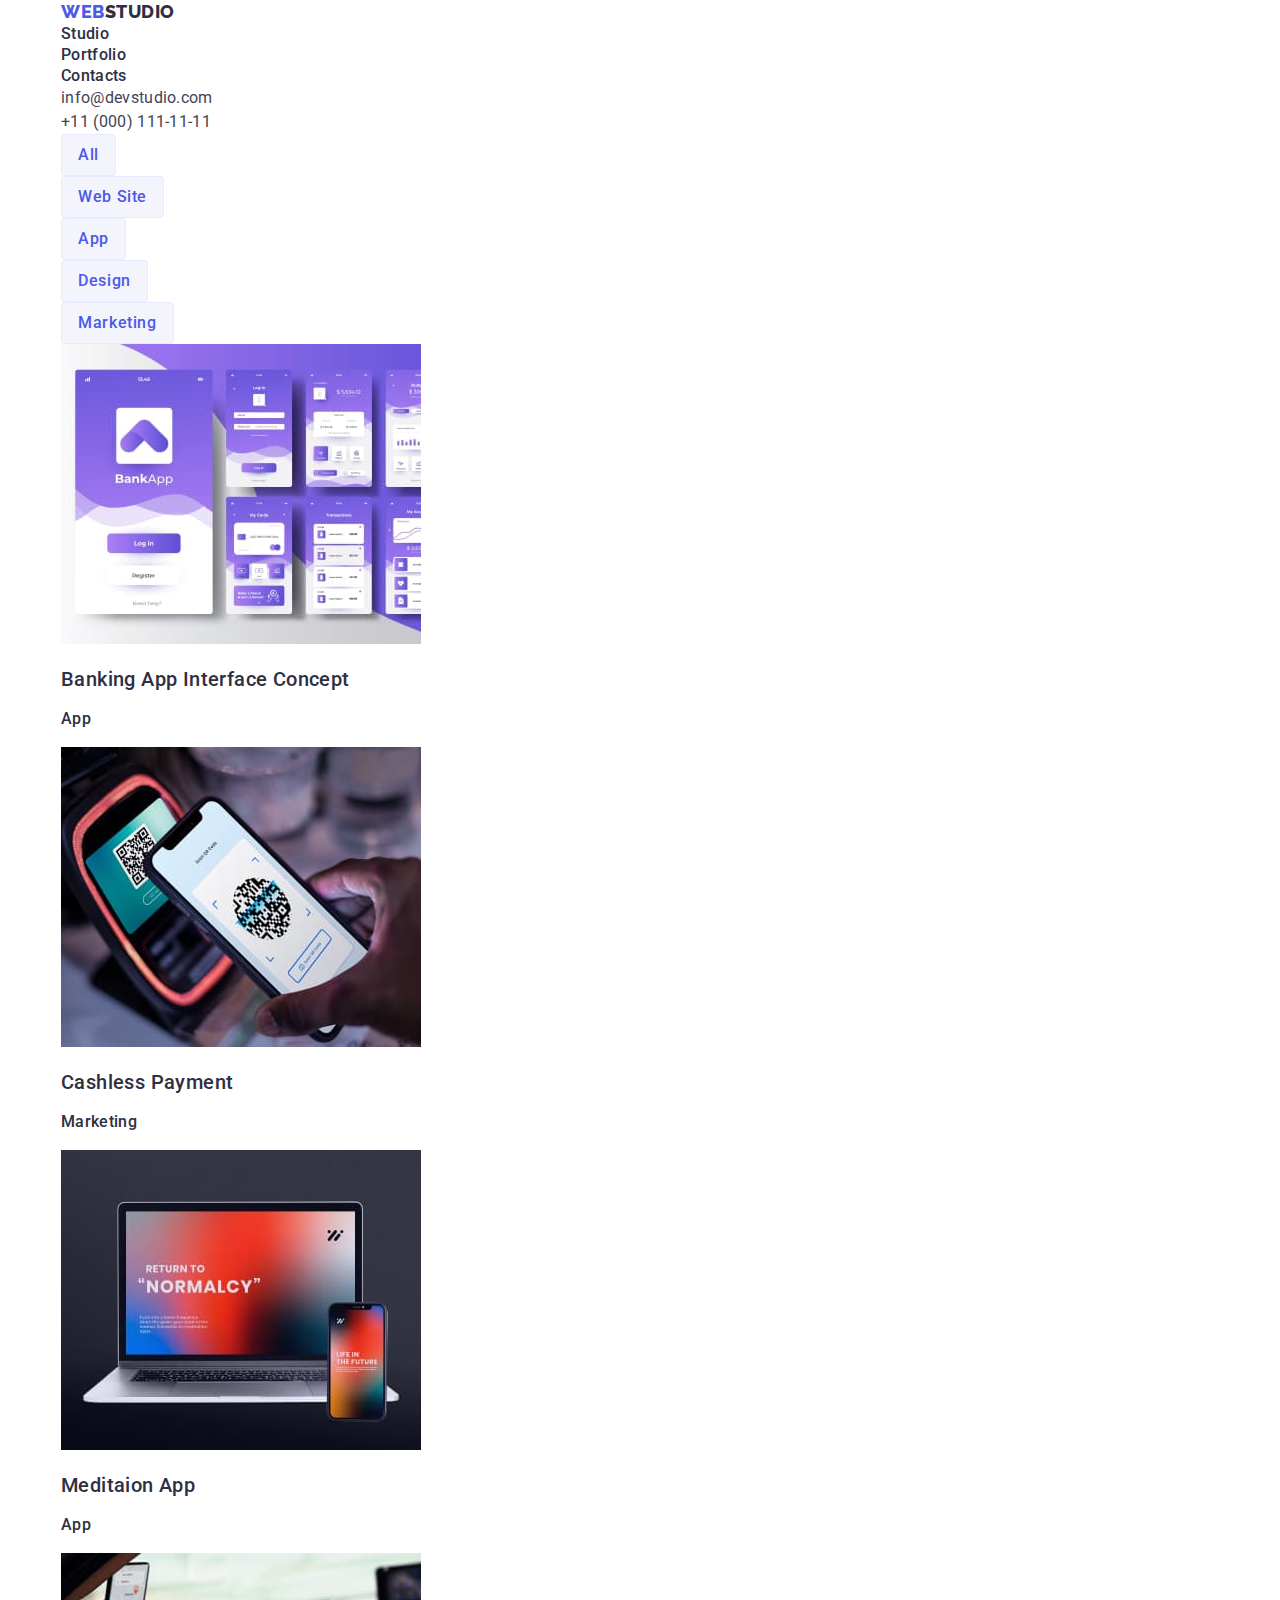
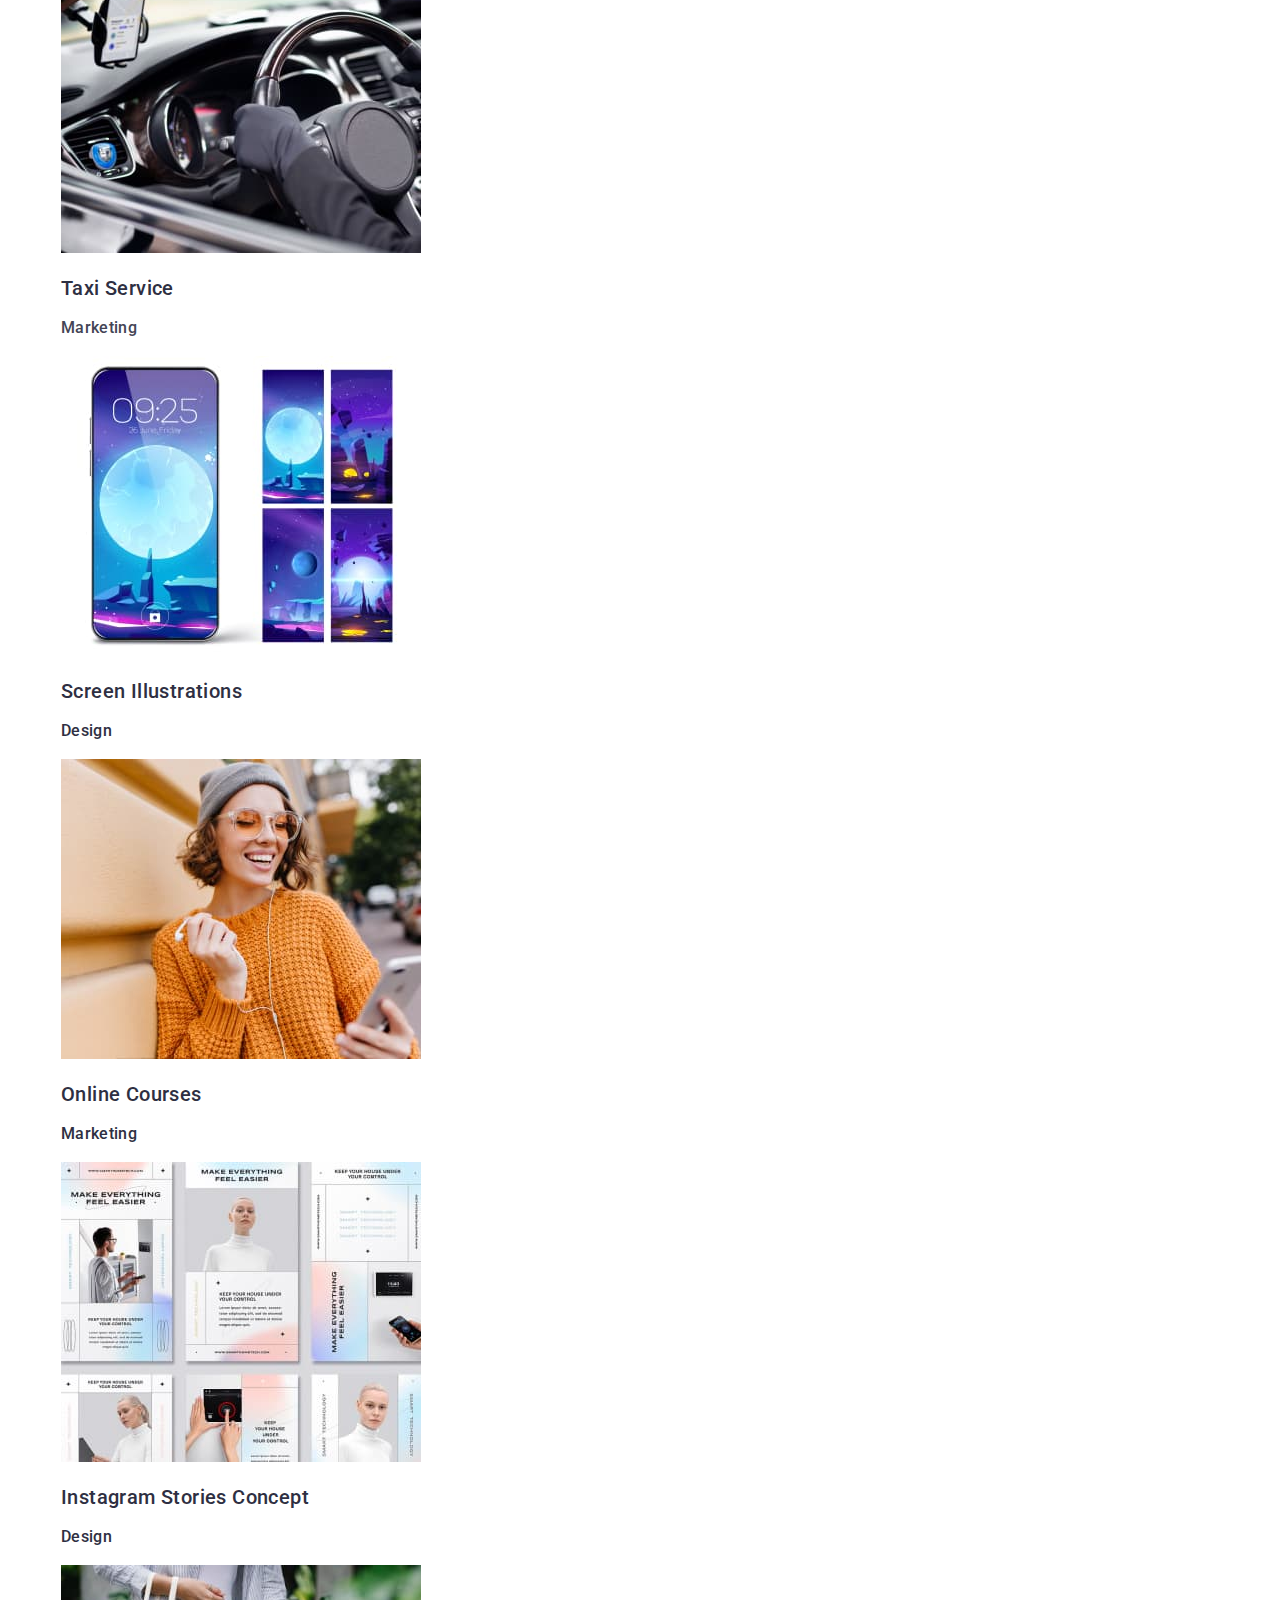
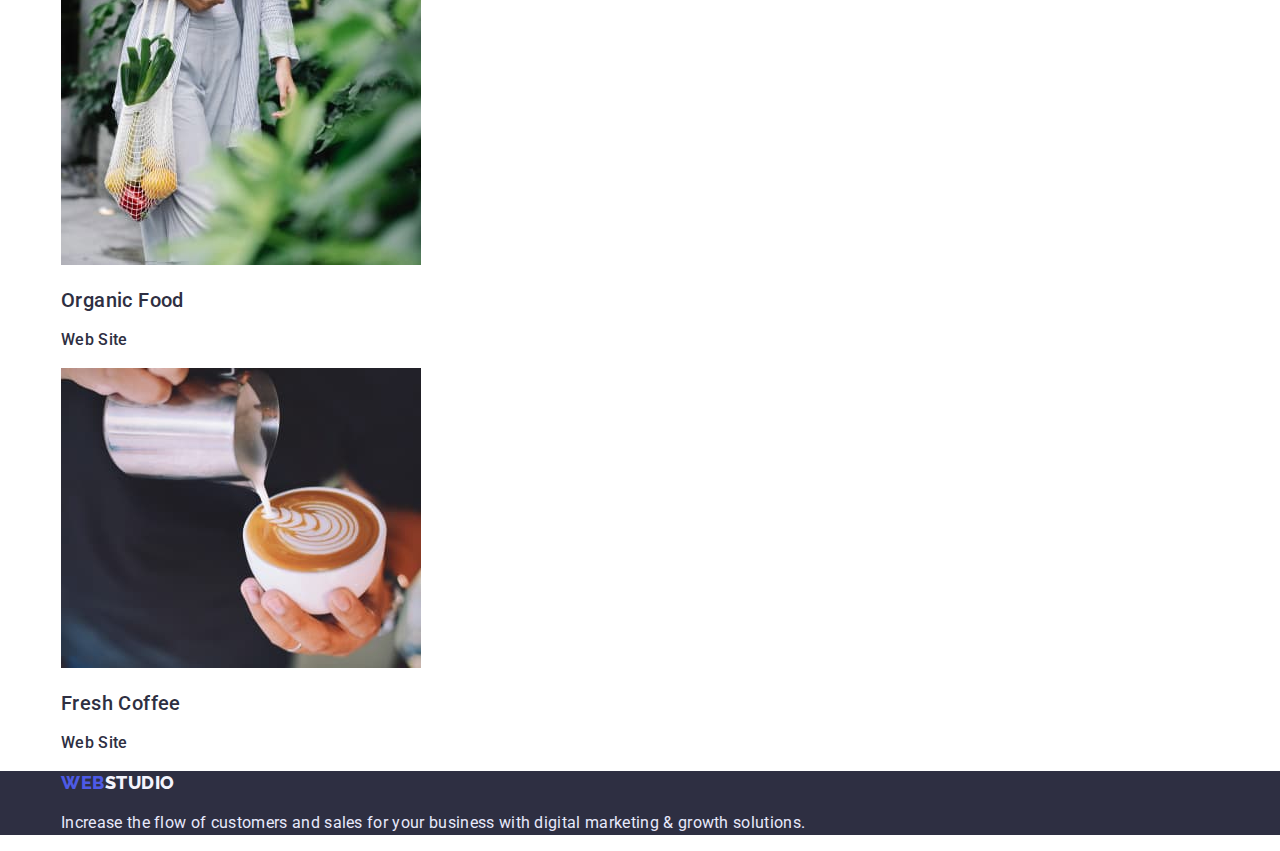
==== portfolio.html @ 7608f26b "робота на блоками текста" ====
<!DOCTYPE html>
<html lang="en">
  <head>
    <meta charset="UTF-8" />
    <meta http-equiv="X-UA-Compatible" content="IE=edge" />
    <meta name="viewport" content="width=device-width, initial-scale=1.0" />
    <link rel="preconnect" href="https://fonts.googleapis.com" />
    <link rel="preconnect" href="https://fonts.gstatic.com" crossorigin />
    <link
      href="https://fonts.googleapis.com/css2?family=Raleway:wght@800&family=Roboto:wght@400;500;700&display=swap"
      rel="stylesheet" />
    <link
      rel="stylesheet"
      href="https://cdnjs.cloudflare.com/ajax/libs/modern-normalize/1.1.0/modern-normalize.min.css" />
    <link rel="stylesheet" href="./css/styles.css" />
    <title>Portfolio</title>
  </head>
  <body>
    <!-- Header -->
    <header class="page-header">
      <div class="container">
        <a href="./index.html" class="logo"
          >Web <span class="studio">Studio</span>
        </a>
        <nav>
          <ul class="site-nav list">
            <li class="nav-item">
              <a href="./index.html" class="nav-link">Studio</a>
            </li>
            <li class="nav-item">
              <a href="./portfolio.html" class="nav-link">Portfolio</a>
            </li>
            <li class="nav-item">
              <a href="" class="nav-link">Contacts</a>
            </li>
          </ul>
        </nav>
        <ul class="list">
          <li class="auth-nav">
            <a href="mailto:info@devstudio.com" class="nav-mail"
              >info@devstudio.com</a
            >
          </li>
          <li>
            <a href="tel:+110001111111" class="nav-tel">+11 (000) 111-11-11</a>
          </li>
        </ul>
      </div>
    </header>
    <!-- main -->
    <main>
      <section>
        <div class="container">
          <h1 class="visually-hidden">Our projects</h1>
          <ul class="list">
            <li><button type="button" class="styles-botton">All</button></li>
            <li>
              <button type="button" class="styles-botton">Web Site</button>
            </li>
            <li><button type="button" class="styles-botton">App</button></li>
            <li><button type="button" class="styles-botton">Design</button></li>
            <li>
              <button type="button" class="styles-botton">Marketing</button>
            </li>
          </ul>
          <ul class="projects list">
            <li>
              <a class="nav-link" href=""
                ><img
                  src="./images/img1,2.jpg"
                  alt="Banking App Interface Concept" />
                <h2 class="projects-title">Banking App Interface Concept</h2>
                <p class="projects-lead">App</p></a
              >
            </li>
            <li>
              <a class="nav-link" href=""
                ><img
                  src="./images/img2.jpg"
                  alt="Banking App Interface Concept" />
                <h2 class="title">Cashless Payment</h2>
                <p class="projects-lead">Marketing</p></a
              >
            </li>
            <li>
              <a class="nav-link" href=""
                ><img src="./images/img3.jpg" alt="laptop phone" />
                <h2 class="projects-title">Meditaion App</h2>
                <p class="projects-lead">App</p></a
              >
            </li>
            <li>
              <a class="nav-link" href=""
                ><img src="./images/img4.jpg" alt="car" />
                <h2 class="projects-title">Taxi Service</h2>
                <p class="lead">Marketing</p></a
              >
            </li>
            <li>
              <a class="nav-link" href=""
                ><img src="./images/img5.jpg" alt="phone" />
                <h2 class="projects-title">Screen Illustrations</h2>
                <p class="projects-lead">Design</p></a
              >
            </li>
            <li>
              <a class="nav-link" href=""
                ><img src="./images/img6.jpg" alt="the girl is smiling" />
                <h2 class="projects-title">Online Courses</h2>
                <p class="projects-lead">Marketing</p></a
              >
            </li>
            <li>
              <a class="nav-link" href=""
                ><img src="./images/img7.jpg" alt="Instagram Stories Concept" />
                <h2 class="projects-title">Instagram Stories Concept</h2>
                <p class="projects-lead">Design</p></a
              >
            </li>
            <li>
              <a class="nav-link" href="">
                <img src="./images/img88.jpg" alt="Organic Food" />
                <h2 class="projects-title">Organic Food</h2>
                <p class="projects-lead">Web Site</p></a
              >
            </li>
            <li>
              <a class="nav-link" href=""
                ><img src="./images/img9.jpg" alt="Coffee" />
                <h2 class="projects-title">Fresh Coffee</h2>
                <p class="projects-lead">Web Site</p></a
              >
            </li>
          </ul>
        </div>
      </section>
    </main>
    <!-- footer -->
    <footer class="footer">
      <div class="footer container">
        <a href="./index.html" class="logo"
          >Web <span class="studio">Studio</span></a
        >
        <p class="lead">
          Increase the flow of customers and sales for your business with
          digital marketing & growth solutions.
        </p>
      </div>
    </footer>
  </body>
</html>
---- css/styles.css ----
html {
  box-sizing: border-box;
}

*,
*::before,
*::after {
  box-sizing: inherit;
}

:root {
  --primary-text-color: #434455;
  --title-text-color: #2e2f42;
  --accent-color: #4d5ae5;
}

body {
  font-family: "Roboto", sans-serif;
  color: var(--primary-text-color);
  background-color: #ffffff;
  font-family: roboto, sans-serif;
  margin: 0;
}

.list {
  margin: 0;
  padding: 0;
  list-style: none;
}
/* header */
/* Logo */

.container {
  margin-left: auto;
  margin-right: auto;
  width: 1158px;
}

.logo {
  display: flex;
  letter-spacing: 0.03em;
  text-transform: uppercase;
  font-family: "Raleway";
  font-weight: 800;
  font-size: 18px;
  line-height: 1.33;
  color: #4d5ae5;
  text-decoration: none;
}

.studio {
  color: var(--title-text-color);
}
/* nav */
.nav-link {
  font-weight: 500;
  font-size: 16px;
  line-height: 1.3;
  letter-spacing: 0.02em;
  color: var(--title-text-color);
  text-decoration: none;
}
.nav-link:hover,
.nav-link:focus {
  color: #434455;
}
.nav-link:active {
  color: #4d5ae5;
}

.nav-mail,
.nav-tel {
  font-weight: 400;
  font-size: 16px;
  line-height: 1.5;
  letter-spacing: 0.02em;
  color: var(--primary-text-color);
  text-decoration: none;
}

.nav-mail:hover,
.nav-tel:hover {
  color: var(--accent-color);
}
.nav-mail:focus,
.nav-tel:focus {
  color: var(--accent-color);
}

/* hero */

.hero {
  background: #2e2f42;
  text-align: center;
  margin-bottom: 120px;
}
.hero-title {
  margin-top: 0;
  margin-bottom: 48;
  font-weight: 500;
  font-size: 56px;
  line-height: 1.07;
  letter-spacing: 0.02em;
  color: #ffffff;
}
.hero-button {
  width: 170px;
  padding: 16px 32px;
  gap: 10px;
  border: 1px solid transparent;
  font-family: inherit;

  background: var(--accent-color);
  box-shadow: 0px 4px 4px rgba(0, 0, 0, 0.15);
  border-radius: 4px;
  cursor: pointer;
  color: #ffffff;
}

.hero-button:hover,
.hero-button:focus {
  background: var(--accent-color);
  box-shadow: 0px 1px 6px rgba(46, 47, 66, 0.08),
    0px 1px 1px rgba(46, 47, 66, 0.16), 0px 2px 1px rgba(46, 47, 66, 0.08);
  border-radius: 4px;
}
.hero-button:active {
  background: #404bbf;
  box-shadow: 0px 4px 4px rgba(0, 0, 0, 0.15);
  border-radius: 4px;
}
/* Our features */
.visually-hidden {
  position: absolute;
  width: 1px;
  height: 1px;
  margin: -1px;
  border: 0;
  padding: 0;
  white-space: nowrap;
  clip-path: inset(100%);
  clip: rect(0 0 0 0);
  overflow: hidden;
}

.section-features {
  margin-bottom: 120px;
}
/* What are we doing */
.sections-title {
  margin-top: 0;
  margin-bottom: 72px;
  font-weight: 500;
  font-size: 36px;
  line-height: 1.11;
  text-align: center;
  letter-spacing: 0.02em;
  text-transform: capitalize;
  color: var(--title-text-color);
}
.section-title {
  margin-top: 0;
  margin-bottom: 8;
  font-weight: 500;
  font-size: 20px;
  line-height: 1.2;
  letter-spacing: 0.02em;
  color: var(--title-text-color);
}
.section-lead {
  margin-top: 0;
  margin-bottom: 0;
  font-size: 16px;
  line-height: 1.3;
  letter-spacing: 0.02em;
  color: var(--primary-text-color);
}

/* team */

.card {
  background-color: #ffffff;
}
.section-team {
  background-color: #f4f4fd;
}
.sections-name {
  font-weight: 500;
  font-size: 20px;
  line-height: 1.2;
  letter-spacing: 0.02em;
  color: var(--title-text-color);
}
.sections-profession {
  font-size: 16px;
  line-height: 1.3;
  letter-spacing: 0.02em;
  color: var(--primary-text-color);
}
.projects .title {
  font-weight: 500;
  font-size: 20px;
  line-height: 1.2;
  letter-spacing: 0.02em;
}

.projects-lead {
  font-size: 16px;
  line-height: 1.5;
  letter-spacing: 0.02em;
}
/* bottom */
.styles-botton {
  border-radius: 4px;
  padding: 8px 16px;
  border: 1px solid #e7e9fc;
  font-style: normal;
  font-family: inherit;
  font-weight: 500;
  font-size: 16px;
  line-height: 1.5;
  letter-spacing: 0.04em;
  padding: 8px 16px;
  background-color: #f4f4fd;
  color: #4d5ae5;
  cursor: pointer;
}
.styles-botton:hover,
.styles-botton:focus {
  background-color: var(--accent-color);
  color: #ffffff;
}

.projects-title {
  font-weight: 500;
  font-size: 20px;
  line-height: 1.2;
  letter-spacing: 0.02em;
  color: var(--title-text-color);
}

.footer {
  background-color: #2e2f42;
}
.footer .studio {
  color: #f4f4fd;
}

.footer .lead {
  font-size: 16px;
  line-height: 1.5;
  letter-spacing: 0.02em;
  color: #e7e9fc;
}

.lead {
  font-size: 16px;
  line-height: 1.5;
  letter-spacing: 0.02em;
  color: var(--primary-text-color);
}
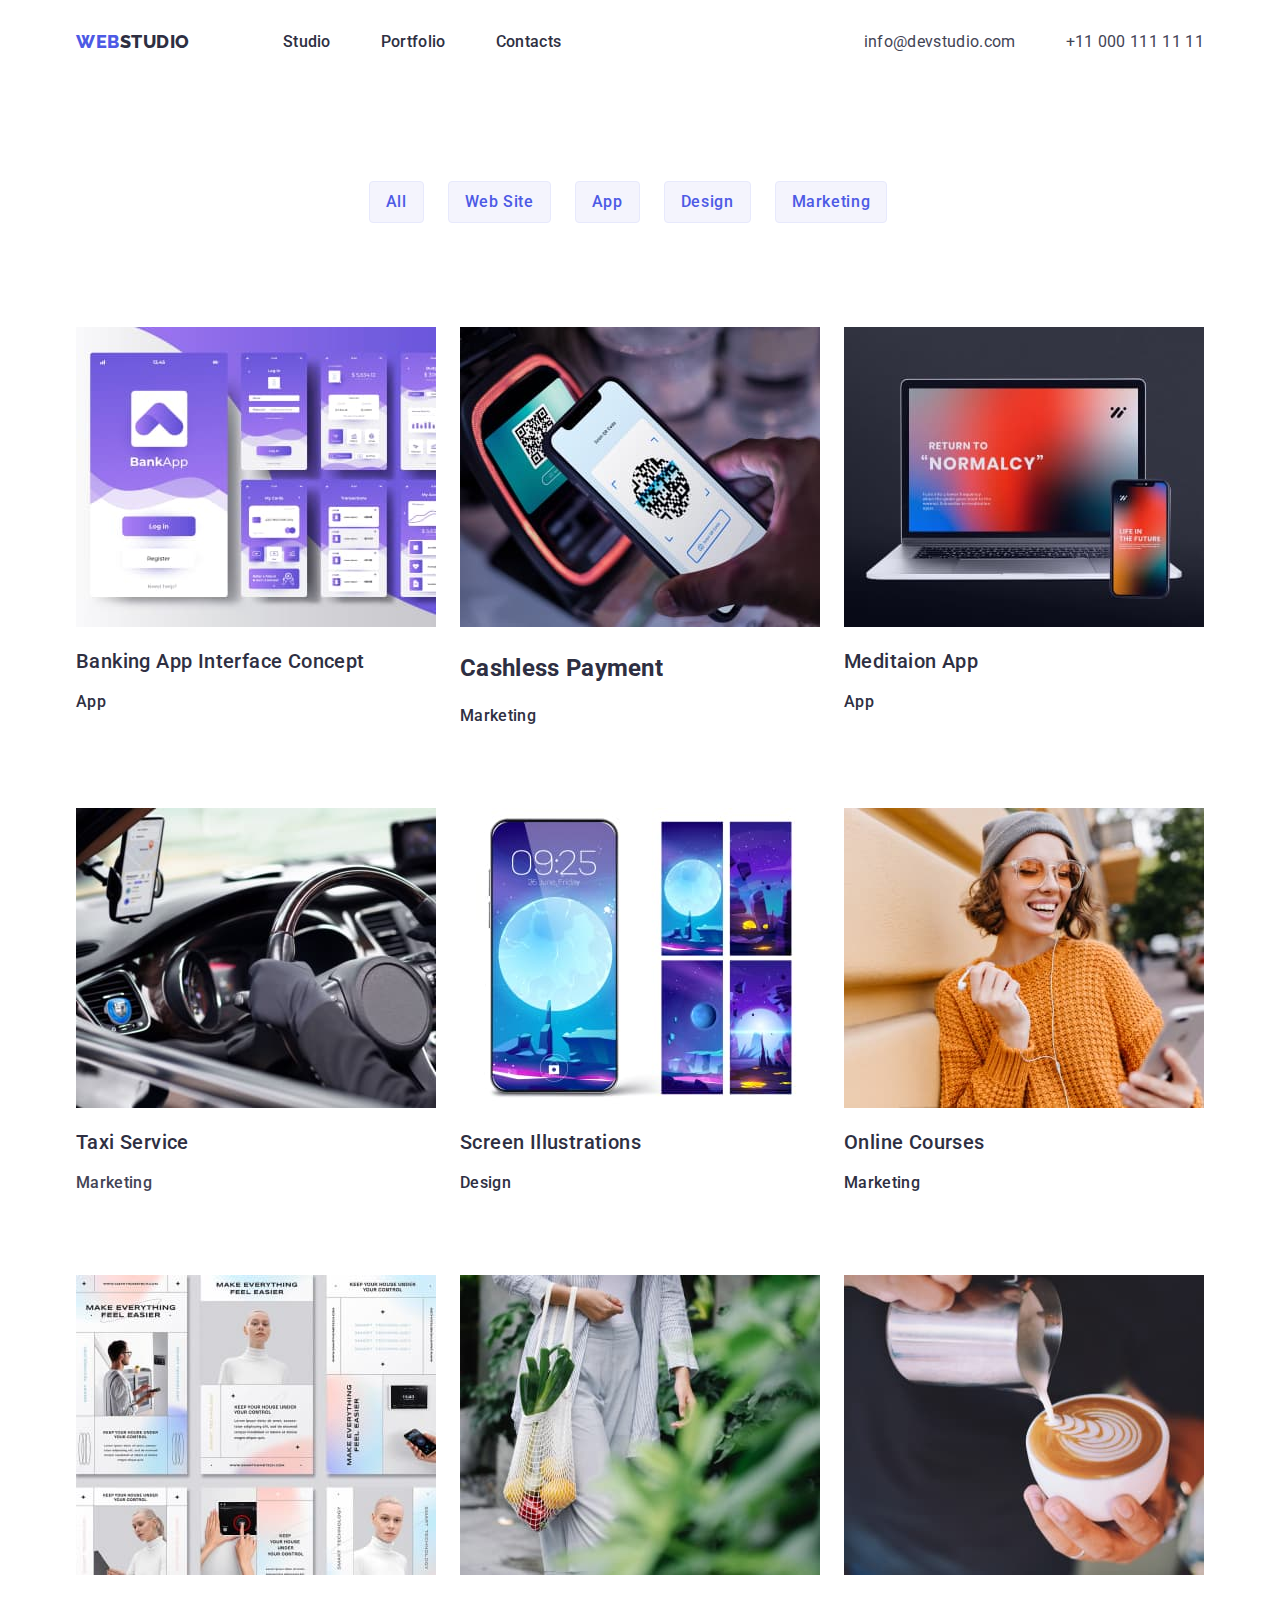
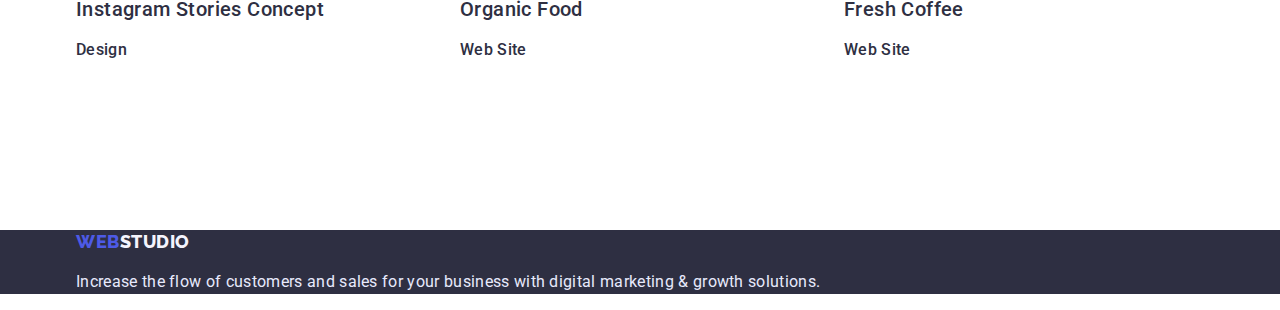
==== commit d8dd07c9: "флєкс бокси" ====
--- a/portfolio.html
+++ b/portfolio.html
@@ -18,7 +18,7 @@
   <body>
     <!-- Header -->
     <header class="page-header">
-      <div class="container">
+      <div class="container main-nav">
         <a href="./index.html" class="logo"
           >Web <span class="studio">Studio</span>
         </a>
@@ -35,36 +35,42 @@
             </li>
           </ul>
         </nav>
-        <ul class="list">
+        <ul class="auth-nav list">
           <li class="auth-nav">
             <a href="mailto:info@devstudio.com" class="nav-mail"
               >info@devstudio.com</a
             >
           </li>
           <li>
-            <a href="tel:+110001111111" class="nav-tel">+11 (000) 111-11-11</a>
+            <a href="tel:+110001111111" class="nav-tel">+11 000 111 11 11</a>
           </li>
         </ul>
       </div>
     </header>
     <!-- main -->
     <main>
-      <section>
+      <section class="section">
         <div class="container">
           <h1 class="visually-hidden">Our projects</h1>
-          <ul class="list">
-            <li><button type="button" class="styles-botton">All</button></li>
-            <li>
+          <ul class="list btm-porfolio">
+            <li class="btm-li">
+              <button type="button" class="styles-botton">All</button>
+            </li>
+            <li class="btm-li">
               <button type="button" class="styles-botton">Web Site</button>
             </li>
-            <li><button type="button" class="styles-botton">App</button></li>
-            <li><button type="button" class="styles-botton">Design</button></li>
-            <li>
+            <li class="btm-li">
+              <button type="button" class="styles-botton">App</button>
+            </li>
+            <li class="btm-li">
+              <button type="button" class="styles-botton">Design</button>
+            </li>
+            <li class="btm-li">
               <button type="button" class="styles-botton">Marketing</button>
             </li>
           </ul>
-          <ul class="projects list">
-            <li>
+          <ul class="flex-conteiner list">
+            <li class="card-nav">
               <a class="nav-link" href=""
                 ><img
                   src="./images/img1,2.jpg"
@@ -73,7 +79,7 @@
                 <p class="projects-lead">App</p></a
               >
             </li>
-            <li>
+            <li class="card-nav">
               <a class="nav-link" href=""
                 ><img
                   src="./images/img2.jpg"
@@ -82,49 +88,49 @@
                 <p class="projects-lead">Marketing</p></a
               >
             </li>
-            <li>
+            <li class="card-nav">
               <a class="nav-link" href=""
                 ><img src="./images/img3.jpg" alt="laptop phone" />
                 <h2 class="projects-title">Meditaion App</h2>
                 <p class="projects-lead">App</p></a
               >
             </li>
-            <li>
+            <li class="card-nav">
               <a class="nav-link" href=""
                 ><img src="./images/img4.jpg" alt="car" />
                 <h2 class="projects-title">Taxi Service</h2>
                 <p class="lead">Marketing</p></a
               >
             </li>
-            <li>
+            <li class="card-nav">
               <a class="nav-link" href=""
                 ><img src="./images/img5.jpg" alt="phone" />
                 <h2 class="projects-title">Screen Illustrations</h2>
                 <p class="projects-lead">Design</p></a
               >
             </li>
-            <li>
+            <li class="card-nav">
               <a class="nav-link" href=""
                 ><img src="./images/img6.jpg" alt="the girl is smiling" />
                 <h2 class="projects-title">Online Courses</h2>
                 <p class="projects-lead">Marketing</p></a
               >
             </li>
-            <li>
+            <li class="card-nav">
               <a class="nav-link" href=""
                 ><img src="./images/img7.jpg" alt="Instagram Stories Concept" />
                 <h2 class="projects-title">Instagram Stories Concept</h2>
                 <p class="projects-lead">Design</p></a
               >
             </li>
-            <li>
+            <li class="card-nav">
               <a class="nav-link" href="">
                 <img src="./images/img88.jpg" alt="Organic Food" />
                 <h2 class="projects-title">Organic Food</h2>
                 <p class="projects-lead">Web Site</p></a
               >
             </li>
-            <li>
+            <li class="card-nav">
               <a class="nav-link" href=""
                 ><img src="./images/img9.jpg" alt="Coffee" />
                 <h2 class="projects-title">Fresh Coffee</h2>
--- a/css/styles.css
+++ b/css/styles.css
@@ -18,7 +18,6 @@
   font-family: "Roboto", sans-serif;
   color: var(--primary-text-color);
   background-color: #ffffff;
-  font-family: roboto, sans-serif;
   margin: 0;
 }
 
@@ -28,12 +27,18 @@
   list-style: none;
 }
 /* header */
+
 /* Logo */
-
+.main-nav {
+  display: flex;
+  align-items: center;
+}
 .container {
   margin-left: auto;
   margin-right: auto;
   width: 1158px;
+  padding-left: 15px;
+  padding-right: 15px;
 }
 
 .logo {
@@ -52,12 +57,26 @@
   color: var(--title-text-color);
 }
 /* nav */
+
+.site-nav {
+  display: flex;
+  margin-left: 93px;
+}
+.nav-item:not(:last-child) {
+  margin-right: 50px;
+}
+
 .nav-link {
+  display: block;
+  padding-top: 32px;
+  padding-bottom: 32px;
   font-weight: 500;
   font-size: 16px;
   line-height: 1.3;
   letter-spacing: 0.02em;
-  color: var(--title-text-color);
+
+  color: var(--title-text-color);
+
   text-decoration: none;
 }
 .nav-link:hover,
@@ -67,7 +86,15 @@
 .nav-link:active {
   color: #4d5ae5;
 }
-
+/* auth-nav */
+
+.auth-nav {
+  display: flex;
+  margin-left: auto;
+}
+.auth-nav:not(:last-child) {
+  margin-right: 50px;
+}
 .nav-mail,
 .nav-tel {
   font-weight: 400;
@@ -89,7 +116,7 @@
 
 /* hero */
 
-.hero {
+.section-hero {
   background: #2e2f42;
   text-align: center;
   margin-bottom: 120px;
@@ -142,8 +169,16 @@
   clip: rect(0 0 0 0);
   overflow: hidden;
 }
-
-.section-features {
+.features-list,
+.styles-section {
+  display: flex;
+}
+.element-styl:not(:last-child) {
+  margin-right: 30px;
+}
+
+.section-features,
+.section-work {
   margin-bottom: 120px;
 }
 /* What are we doing */
@@ -178,6 +213,10 @@
 
 /* team */
 
+.section-team {
+  padding-top: 120px;
+  padding-bottom: 120px;
+}
 .card {
   background-color: #ffffff;
 }
@@ -210,17 +249,30 @@
   letter-spacing: 0.02em;
 }
 /* bottom */
+.btm-porfolio {
+  margin-top: 96px;
+  margin-bottom: 72px;
+  justify-content: center;
+  display: flex;
+  align-items: center;
+}
+.btm-li {
+  margin-right: 24px;
+}
 .styles-botton {
   border-radius: 4px;
   padding: 8px 16px;
   border: 1px solid #e7e9fc;
+
   font-style: normal;
   font-family: inherit;
   font-weight: 500;
   font-size: 16px;
+
   line-height: 1.5;
   letter-spacing: 0.04em;
   padding: 8px 16px;
+
   background-color: #f4f4fd;
   color: #4d5ae5;
   cursor: pointer;
@@ -231,6 +283,22 @@
   color: #ffffff;
 }
 
+.card-nav {
+  margin-right: 24px;
+}
+.flex-conteiner {
+  display: flex;
+  flex-wrap: wrap;
+  justify-content: center;
+  margin-bottom: 120px;
+}
+.projects:nth-last-child(-n + 3) {
+  margin-bottom: 0px;
+}
+.card-nav:nth-child(3n) {
+  margin-right: 0px;
+}
+
 .projects-title {
   font-weight: 500;
   font-size: 20px;
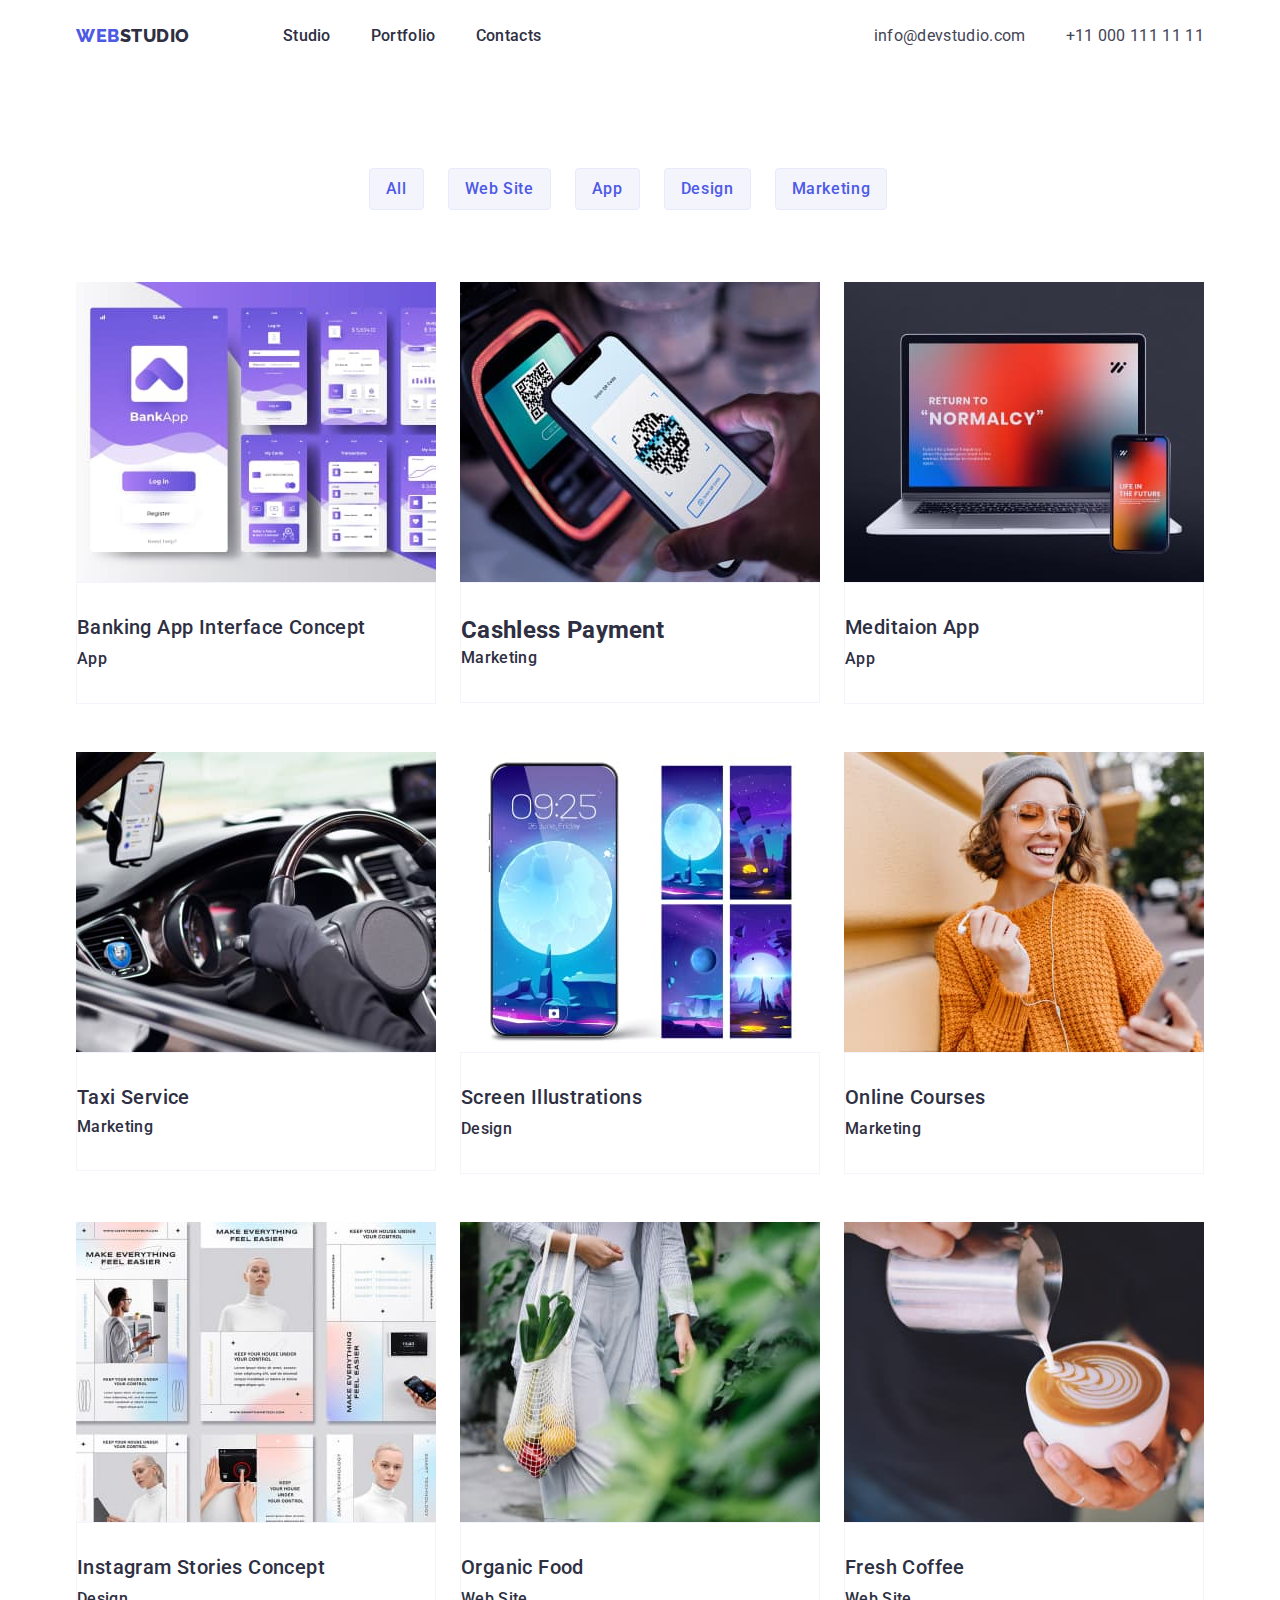
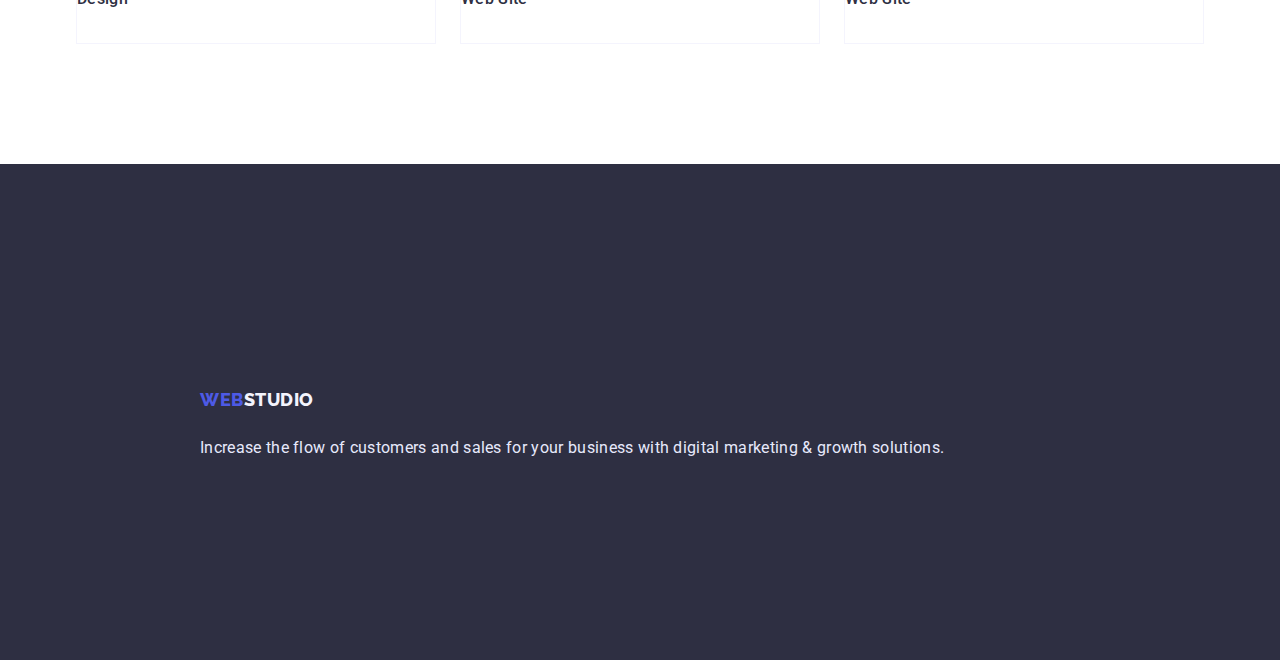
==== commit f83cb124: "робота над помилками" ====
--- a/portfolio.html
+++ b/portfolio.html
@@ -19,9 +19,12 @@
     <!-- Header -->
     <header class="page-header">
       <div class="container main-nav">
-        <a href="./index.html" class="logo"
-          >Web <span class="studio">Studio</span>
-        </a>
+        <div class="logotype">
+          <a href="./index.html" class="logo"
+            >Web <span class="studio">Studio</span>
+          </a>
+        </div>
+
         <nav>
           <ul class="site-nav list">
             <li class="nav-item">
@@ -75,67 +78,86 @@
                 ><img
                   src="./images/img1,2.jpg"
                   alt="Banking App Interface Concept" />
-                <h2 class="projects-title">Banking App Interface Concept</h2>
-                <p class="projects-lead">App</p></a
-              >
+                <div class="card-projects">
+                  <h2 class="projects-title">Banking App Interface Concept</h2>
+                  <p class="projects-lead">App</p>
+                </div>
+              </a>
             </li>
             <li class="card-nav">
               <a class="nav-link" href=""
                 ><img
                   src="./images/img2.jpg"
                   alt="Banking App Interface Concept" />
-                <h2 class="title">Cashless Payment</h2>
-                <p class="projects-lead">Marketing</p></a
-              >
+                <div class="card-projects">
+                  <h2 class="title">Cashless Payment</h2>
+                  <p class="projects-lead">Marketing</p>
+                </div>
+              </a>
             </li>
             <li class="card-nav">
               <a class="nav-link" href=""
                 ><img src="./images/img3.jpg" alt="laptop phone" />
-                <h2 class="projects-title">Meditaion App</h2>
-                <p class="projects-lead">App</p></a
-              >
+                <div class="card-projects">
+                  <h2 class="projects-title">Meditaion App</h2>
+                  <p class="projects-lead">App</p>
+                </div>
+              </a>
             </li>
             <li class="card-nav">
               <a class="nav-link" href=""
                 ><img src="./images/img4.jpg" alt="car" />
-                <h2 class="projects-title">Taxi Service</h2>
-                <p class="lead">Marketing</p></a
+                <div class="card-projects">
+                  <h2 class="projects-title">Taxi Service</h2>
+                  <p class="lead">Marketing</p>
+                </div></a
               >
             </li>
             <li class="card-nav">
               <a class="nav-link" href=""
                 ><img src="./images/img5.jpg" alt="phone" />
-                <h2 class="projects-title">Screen Illustrations</h2>
-                <p class="projects-lead">Design</p></a
+                <div class="card-projects">
+                  <h2 class="projects-title">Screen Illustrations</h2>
+                  <p class="projects-lead">Design</p>
+                </div></a
               >
             </li>
             <li class="card-nav">
               <a class="nav-link" href=""
                 ><img src="./images/img6.jpg" alt="the girl is smiling" />
-                <h2 class="projects-title">Online Courses</h2>
-                <p class="projects-lead">Marketing</p></a
+                <div class="card-projects">
+                  <h2 class="projects-title">Online Courses</h2>
+                  <p class="projects-lead">Marketing</p>
+                </div></a
               >
             </li>
             <li class="card-nav">
               <a class="nav-link" href=""
                 ><img src="./images/img7.jpg" alt="Instagram Stories Concept" />
-                <h2 class="projects-title">Instagram Stories Concept</h2>
-                <p class="projects-lead">Design</p></a
+
+                <div class="card-projects">
+                  <h2 class="projects-title">Instagram Stories Concept</h2>
+                  <p class="projects-lead">Design</p>
+                </div></a
               >
             </li>
             <li class="card-nav">
               <a class="nav-link" href="">
                 <img src="./images/img88.jpg" alt="Organic Food" />
-                <h2 class="projects-title">Organic Food</h2>
-                <p class="projects-lead">Web Site</p></a
-              >
+                <div class="card-projects">
+                  <h2 class="projects-title">Organic Food</h2>
+                  <p class="projects-lead">Web Site</p>
+                </div>
+              </a>
             </li>
             <li class="card-nav">
               <a class="nav-link" href=""
                 ><img src="./images/img9.jpg" alt="Coffee" />
-                <h2 class="projects-title">Fresh Coffee</h2>
-                <p class="projects-lead">Web Site</p></a
-              >
+                <div class="card-projects">
+                  <h2 class="projects-title">Fresh Coffee</h2>
+                  <p class="projects-lead">Web Site</p>
+                </div>
+              </a>
             </li>
           </ul>
         </div>
--- a/css/styles.css
+++ b/css/styles.css
@@ -12,6 +12,8 @@
   --primary-text-color: #434455;
   --title-text-color: #2e2f42;
   --accent-color: #4d5ae5;
+  --card-shadow: 0px 2px 1px -1px rgba(0, 0, 0, 0.2),
+  0px 1px 1px 0px rgba(0, 0, 0, 0.14), 0px 1px 3px 0px rgba(0, 0, 0, 0.12);
 }
 
 body {
@@ -21,6 +23,22 @@
   margin: 0;
 }
 
+h1,
+h2,
+h3,
+h4,
+h5,
+h6,
+p {
+  margin: 0;
+}
+
+img {
+  display: block;
+  max-width: 100%;
+  height: auto;
+}
+
 .list {
   margin: 0;
   padding: 0;
@@ -33,6 +51,7 @@
   display: flex;
   align-items: center;
 }
+
 .container {
   margin-left: auto;
   margin-right: auto;
@@ -41,8 +60,14 @@
   padding-right: 15px;
 }
 
+.logotype{
+  margin-right: 93px;
+}
 .logo {
   display: flex;
+  padding-top: 24px;
+  padding-bottom: 24px;
+
   letter-spacing: 0.03em;
   text-transform: uppercase;
   font-family: "Raleway";
@@ -60,16 +85,13 @@
 
 .site-nav {
   display: flex;
-  margin-left: 93px;
 }
 .nav-item:not(:last-child) {
-  margin-right: 50px;
+  margin-right: 40px;
 }
 
 .nav-link {
   display: block;
-  padding-top: 32px;
-  padding-bottom: 32px;
   font-weight: 500;
   font-size: 16px;
   line-height: 1.3;
@@ -91,18 +113,25 @@
 .auth-nav {
   display: flex;
   margin-left: auto;
+  
 }
 .auth-nav:not(:last-child) {
-  margin-right: 50px;
-}
+  margin-right: 40px;
+}
+
 .nav-mail,
 .nav-tel {
+  display: block;
+  padding-top: 24px;
+  padding-bottom: 24px;
+
   font-weight: 400;
   font-size: 16px;
   line-height: 1.5;
   letter-spacing: 0.02em;
+  text-decoration: none;
   color: var(--primary-text-color);
-  text-decoration: none;
+  
 }
 
 .nav-mail:hover,
@@ -117,13 +146,13 @@
 /* hero */
 
 .section-hero {
+  padding: 192px 474px;
   background: #2e2f42;
   text-align: center;
-  margin-bottom: 120px;
 }
 .hero-title {
   margin-top: 0;
-  margin-bottom: 48;
+  margin-bottom: 48px;
   font-weight: 500;
   font-size: 56px;
   line-height: 1.07;
@@ -175,11 +204,16 @@
 }
 .element-styl:not(:last-child) {
   margin-right: 30px;
-}
-
-.section-features,
-.section-work {
-  margin-bottom: 120px;
+  flex-basis: auto;
+}
+
+
+.section-features{
+  padding: 120px;
+}
+/* WORK */
+.section-work{
+  padding-bottom: 120PX;
 }
 /* What are we doing */
 .sections-title {
@@ -195,7 +229,7 @@
 }
 .section-title {
   margin-top: 0;
-  margin-bottom: 8;
+  margin-bottom: 8px;
   font-weight: 500;
   font-size: 20px;
   line-height: 1.2;
@@ -212,7 +246,12 @@
 }
 
 /* team */
-
+.card-team{
+  box-shadow: var(--card-shadow);
+  border-radius: 4px;
+  overflow: hidden;
+  padding: 16px;
+}
 .section-team {
   padding-top: 120px;
   padding-bottom: 120px;
@@ -223,7 +262,11 @@
 .section-team {
   background-color: #f4f4fd;
 }
-.sections-name {
+.sections-name, 
+.sections-profession {
+margin-bottom: 8px;
+text-align: center;
+  
   font-weight: 500;
   font-size: 20px;
   line-height: 1.2;
@@ -250,8 +293,8 @@
 }
 /* bottom */
 .btm-porfolio {
-  margin-top: 96px;
-  margin-bottom: 72px;
+  padding-top: 96px;
+  padding-bottom: 72px;
   justify-content: center;
   display: flex;
   align-items: center;
@@ -283,14 +326,13 @@
   color: #ffffff;
 }
 
-.card-nav {
-  margin-right: 24px;
-}
 .flex-conteiner {
   display: flex;
   flex-wrap: wrap;
   justify-content: center;
-  margin-bottom: 120px;
+  padding-bottom: 120px;
+  column-gap: 24px;
+  row-gap: 48px;
 }
 .projects:nth-last-child(-n + 3) {
   margin-bottom: 0px;
@@ -299,15 +341,24 @@
   margin-right: 0px;
 }
 
+.card-projects {
+padding-top: 32px;
+padding-bottom: 32px;
+
+border: 0.5px solid #f4f4fd;
+}
+
 .projects-title {
+  margin-bottom: 8px;
   font-weight: 500;
   font-size: 20px;
   line-height: 1.2;
   letter-spacing: 0.02em;
   color: var(--title-text-color);
 }
-
-.footer {
+/* footer */
+.footer{
+  padding: 100px;
   background-color: #2e2f42;
 }
 .footer .studio {
@@ -320,10 +371,3 @@
   letter-spacing: 0.02em;
   color: #e7e9fc;
 }
-
-.lead {
-  font-size: 16px;
-  line-height: 1.5;
-  letter-spacing: 0.02em;
-  color: var(--primary-text-color);
-}
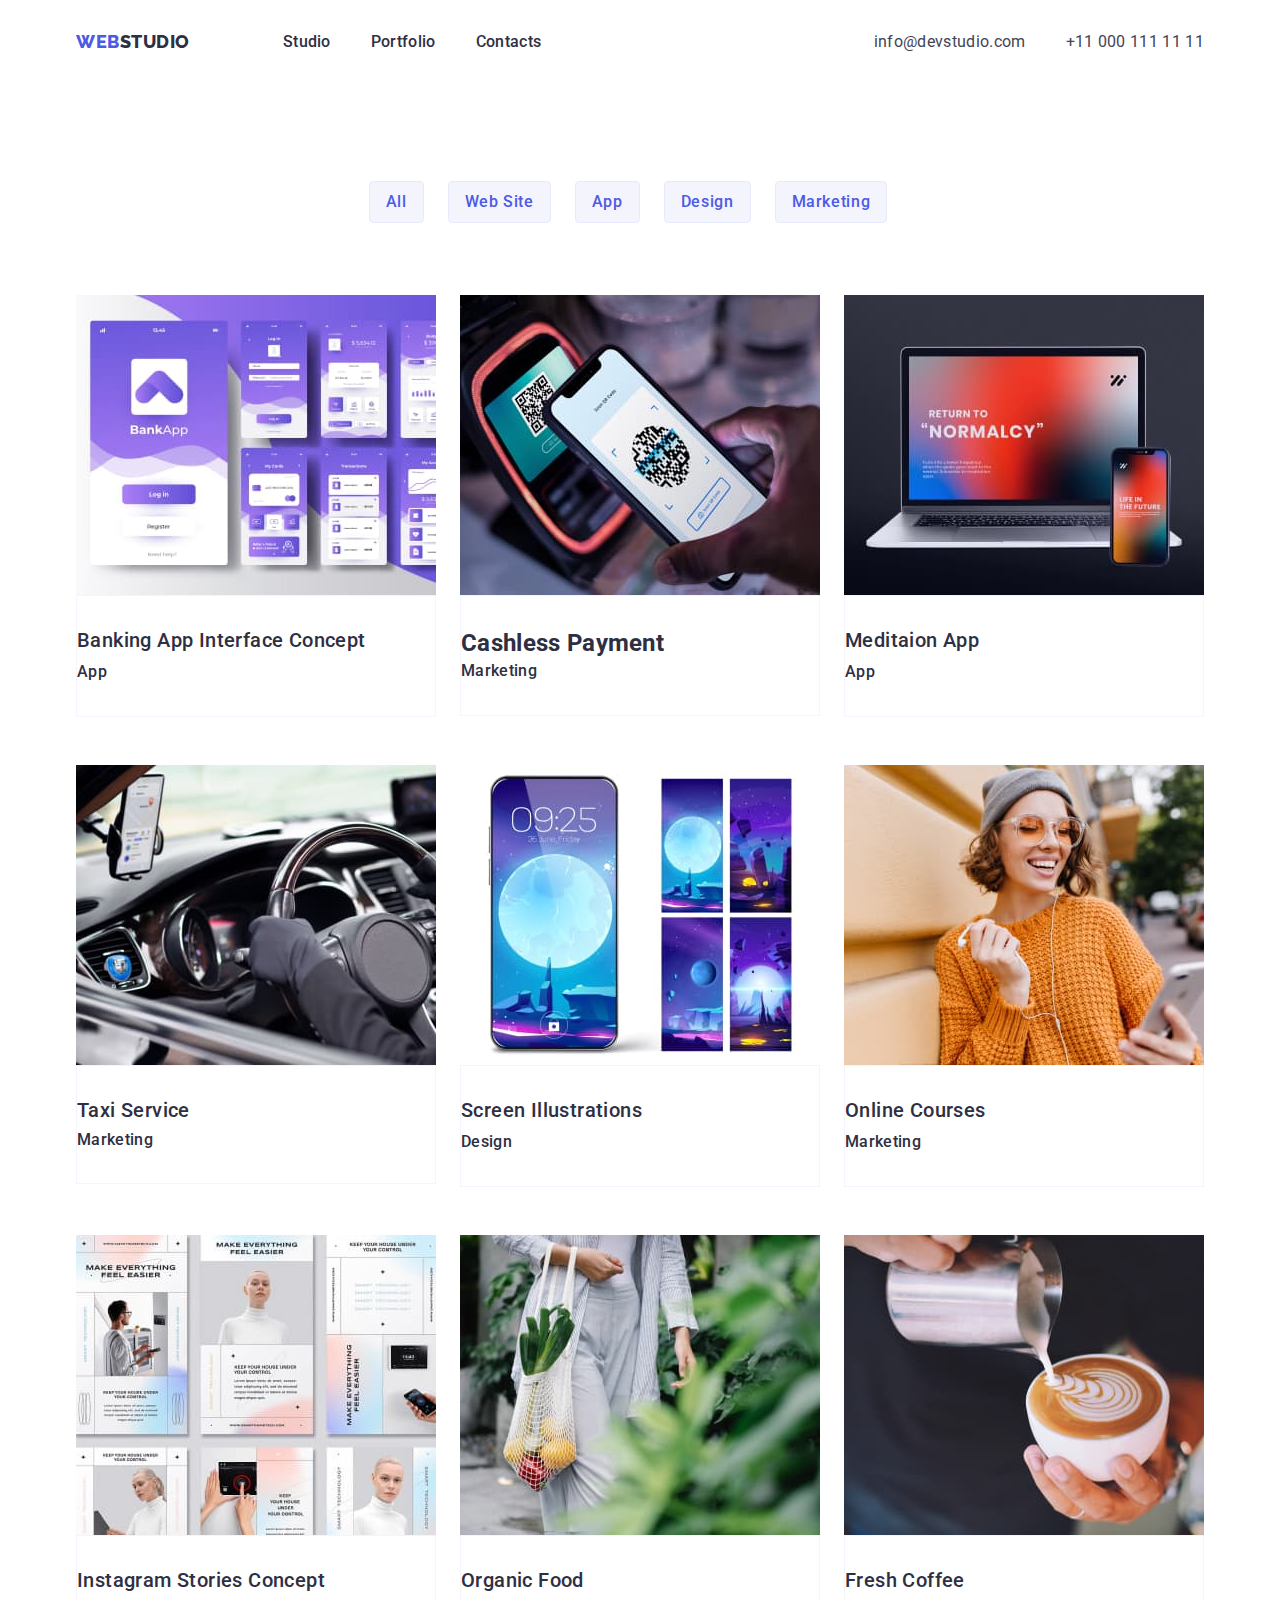
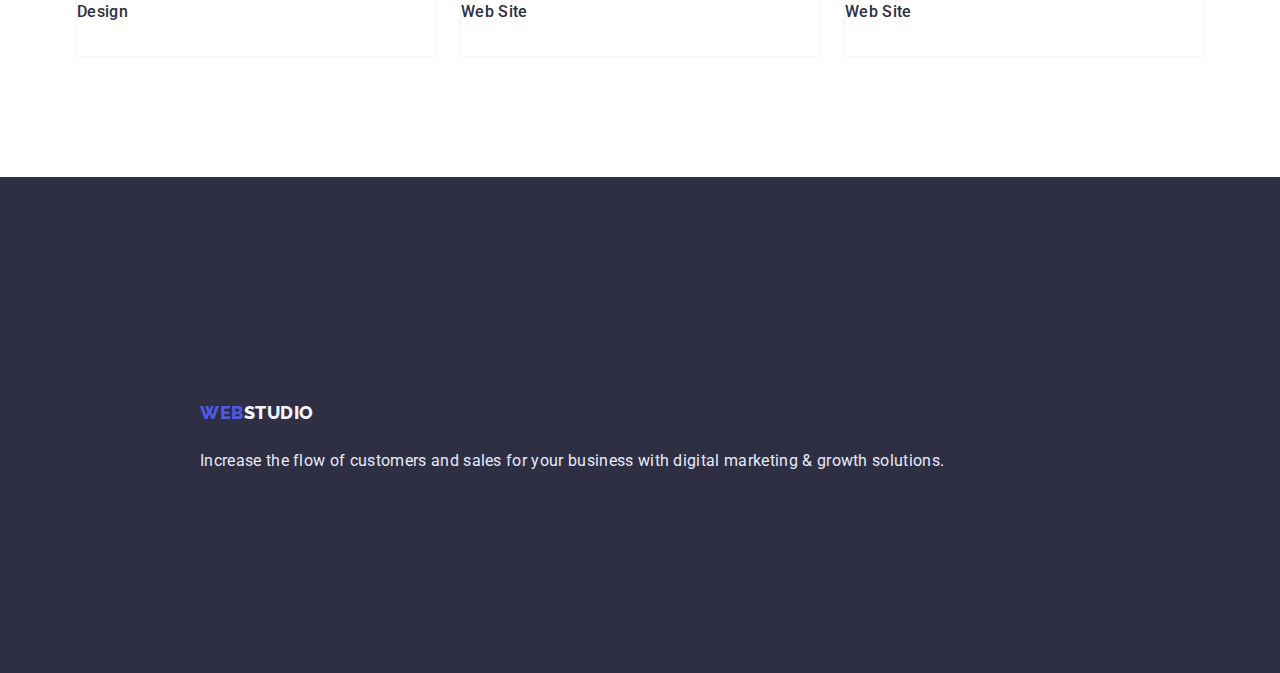
==== commit 2d2296f7: "робота на помилками" ====
--- a/portfolio.html
+++ b/portfolio.html
@@ -74,7 +74,7 @@
           </ul>
           <ul class="flex-conteiner list">
             <li class="card-nav">
-              <a class="nav-link" href=""
+              <a class="card-link" href=""
                 ><img
                   src="./images/img1,2.jpg"
                   alt="Banking App Interface Concept" />
@@ -85,7 +85,7 @@
               </a>
             </li>
             <li class="card-nav">
-              <a class="nav-link" href=""
+              <a class="card-link" href=""
                 ><img
                   src="./images/img2.jpg"
                   alt="Banking App Interface Concept" />
@@ -96,7 +96,7 @@
               </a>
             </li>
             <li class="card-nav">
-              <a class="nav-link" href=""
+              <a class="card-link" href=""
                 ><img src="./images/img3.jpg" alt="laptop phone" />
                 <div class="card-projects">
                   <h2 class="projects-title">Meditaion App</h2>
@@ -105,7 +105,7 @@
               </a>
             </li>
             <li class="card-nav">
-              <a class="nav-link" href=""
+              <a class="card-link" href=""
                 ><img src="./images/img4.jpg" alt="car" />
                 <div class="card-projects">
                   <h2 class="projects-title">Taxi Service</h2>
@@ -114,7 +114,7 @@
               >
             </li>
             <li class="card-nav">
-              <a class="nav-link" href=""
+              <a class="card-link" href=""
                 ><img src="./images/img5.jpg" alt="phone" />
                 <div class="card-projects">
                   <h2 class="projects-title">Screen Illustrations</h2>
@@ -123,7 +123,7 @@
               >
             </li>
             <li class="card-nav">
-              <a class="nav-link" href=""
+              <a class="card-link" href=""
                 ><img src="./images/img6.jpg" alt="the girl is smiling" />
                 <div class="card-projects">
                   <h2 class="projects-title">Online Courses</h2>
@@ -132,7 +132,7 @@
               >
             </li>
             <li class="card-nav">
-              <a class="nav-link" href=""
+              <a class="card-link" href=""
                 ><img src="./images/img7.jpg" alt="Instagram Stories Concept" />
 
                 <div class="card-projects">
@@ -142,7 +142,7 @@
               >
             </li>
             <li class="card-nav">
-              <a class="nav-link" href="">
+              <a class="card-link" href="">
                 <img src="./images/img88.jpg" alt="Organic Food" />
                 <div class="card-projects">
                   <h2 class="projects-title">Organic Food</h2>
@@ -151,7 +151,7 @@
               </a>
             </li>
             <li class="card-nav">
-              <a class="nav-link" href=""
+              <a class="card-link" href=""
                 ><img src="./images/img9.jpg" alt="Coffee" />
                 <div class="card-projects">
                   <h2 class="projects-title">Fresh Coffee</h2>
--- a/css/styles.css
+++ b/css/styles.css
@@ -96,6 +96,9 @@
   font-size: 16px;
   line-height: 1.3;
   letter-spacing: 0.02em;
+
+  padding-top: 32px;
+  padding-bottom: 32px;
 
   color: var(--title-text-color);
 
@@ -340,7 +343,17 @@
 .card-nav:nth-child(3n) {
   margin-right: 0px;
 }
-
+.card-link {
+  display: block;
+  font-weight: 500;
+  font-size: 16px;
+  line-height: 1.3;
+  letter-spacing: 0.02em;
+
+  color: var(--title-text-color);
+
+  text-decoration: none;
+}
 .card-projects {
 padding-top: 32px;
 padding-bottom: 32px;
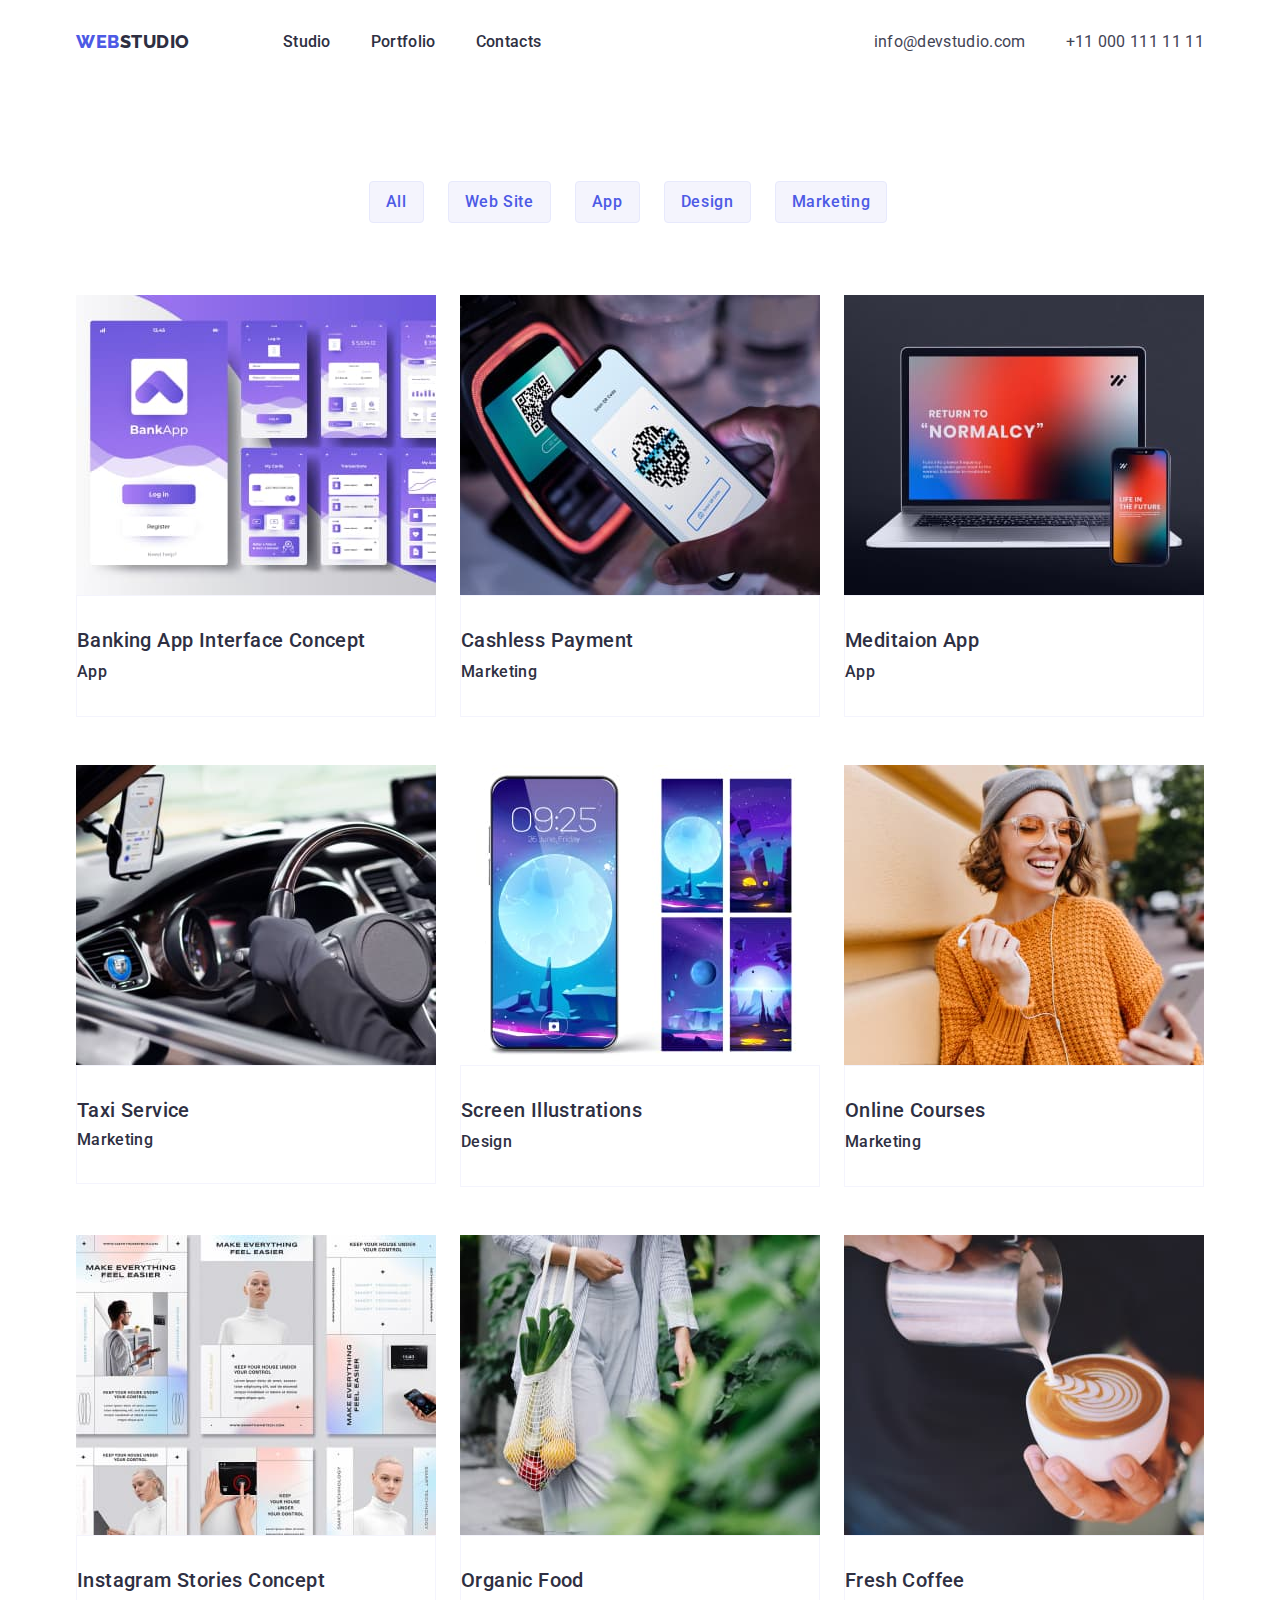
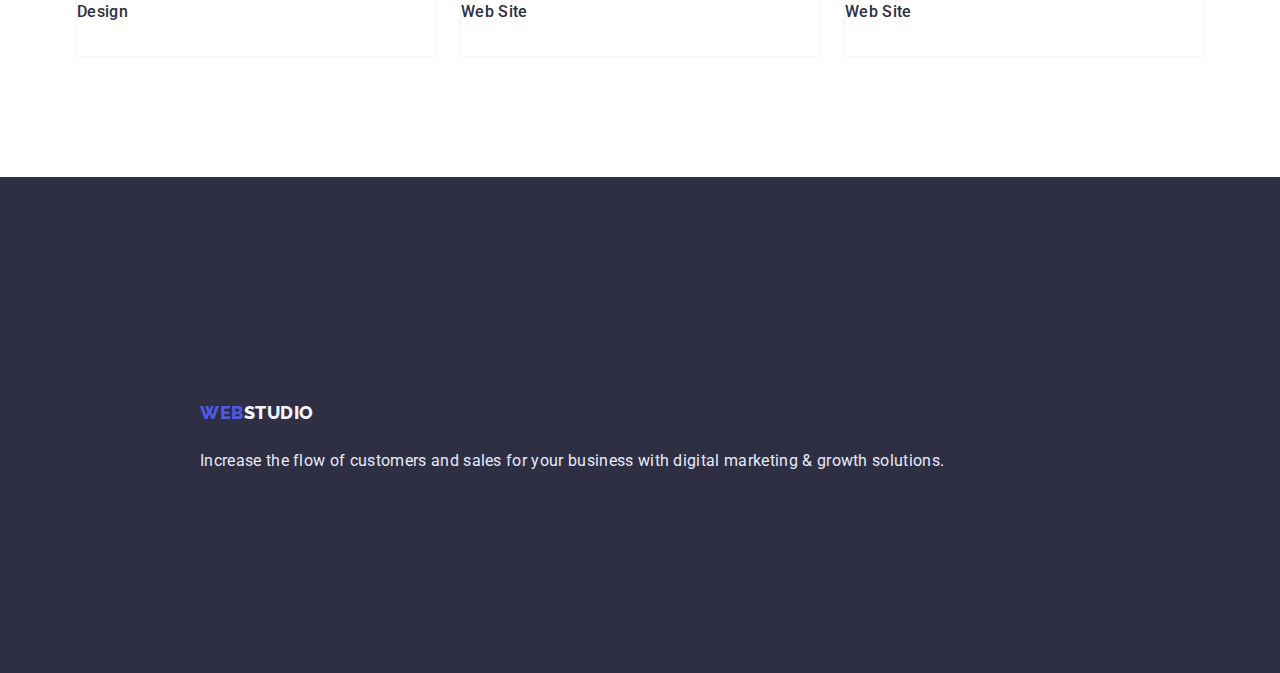
==== commit 933592e0: "виправлення помилок" ====
--- a/portfolio.html
+++ b/portfolio.html
@@ -90,7 +90,7 @@
                   src="./images/img2.jpg"
                   alt="Banking App Interface Concept" />
                 <div class="card-projects">
-                  <h2 class="title">Cashless Payment</h2>
+                  <h2 class="projects-title">Cashless Payment</h2>
                   <p class="projects-lead">Marketing</p>
                 </div>
               </a>
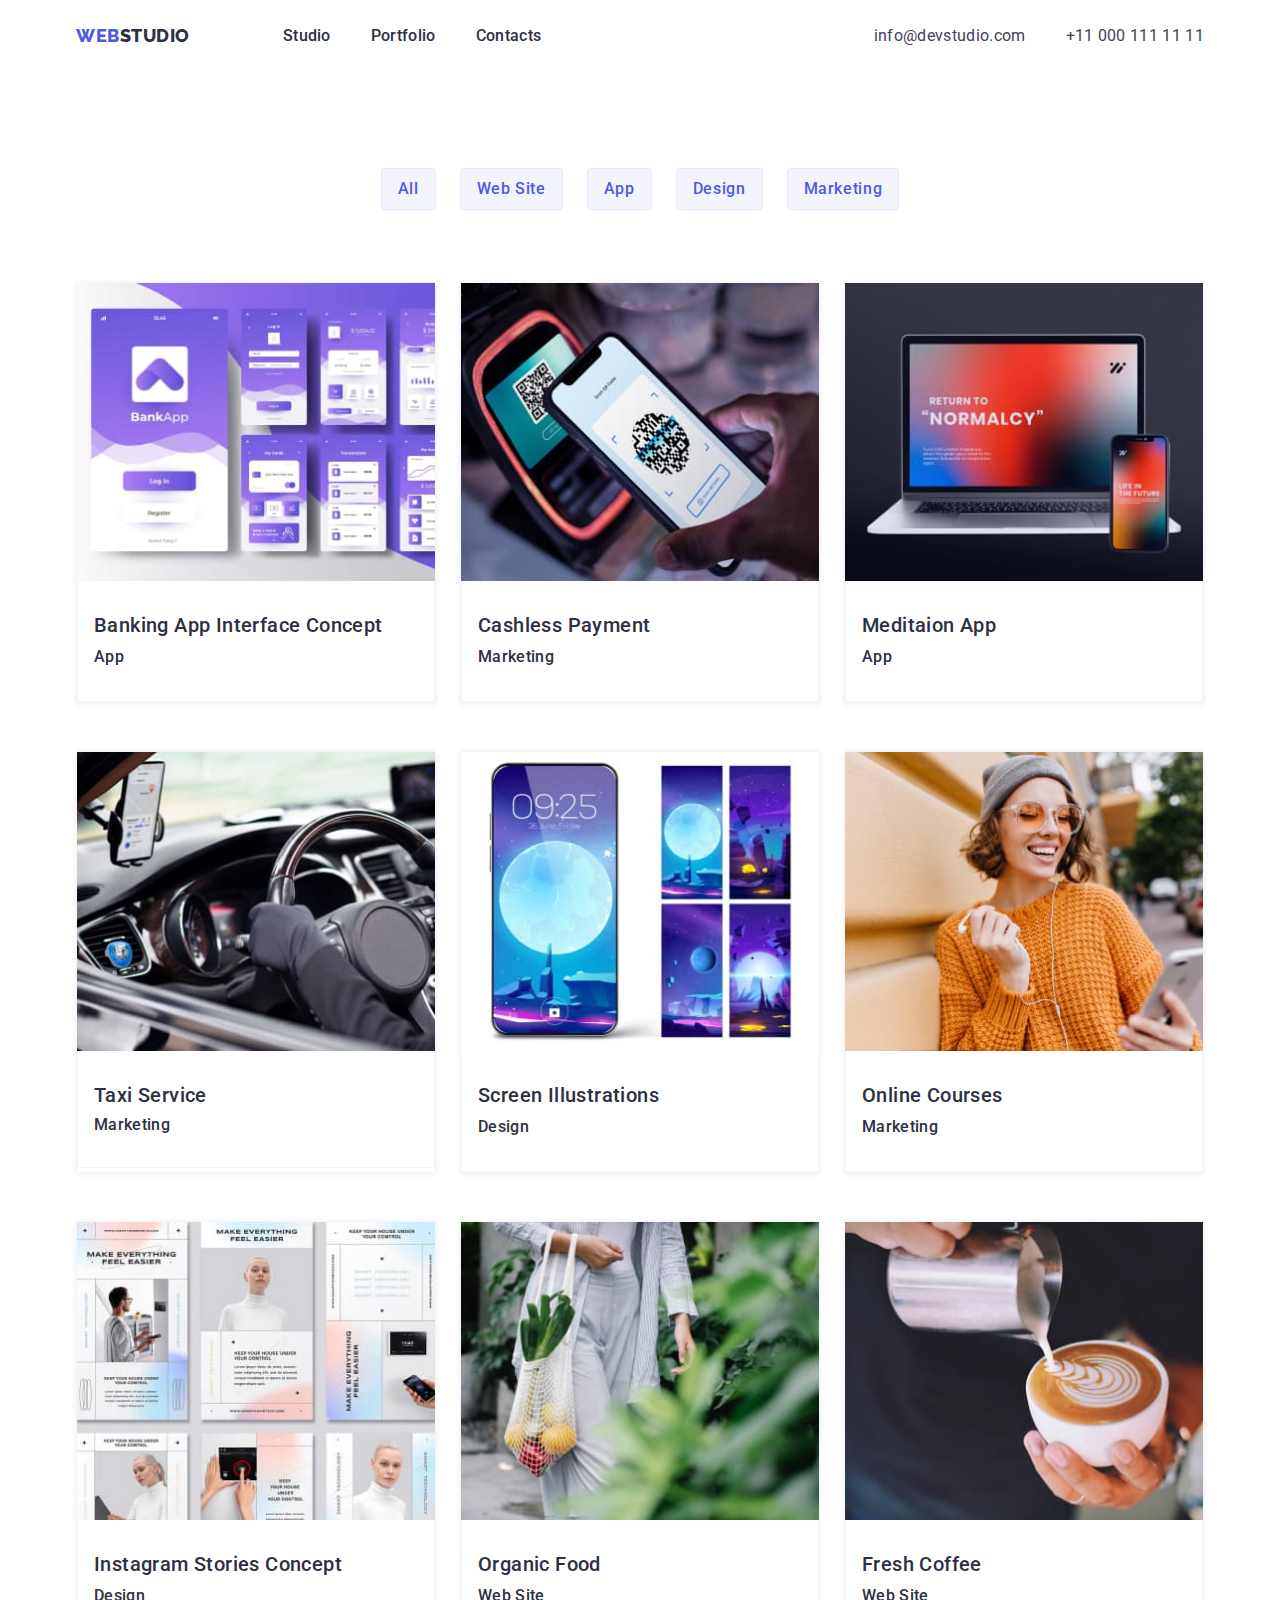
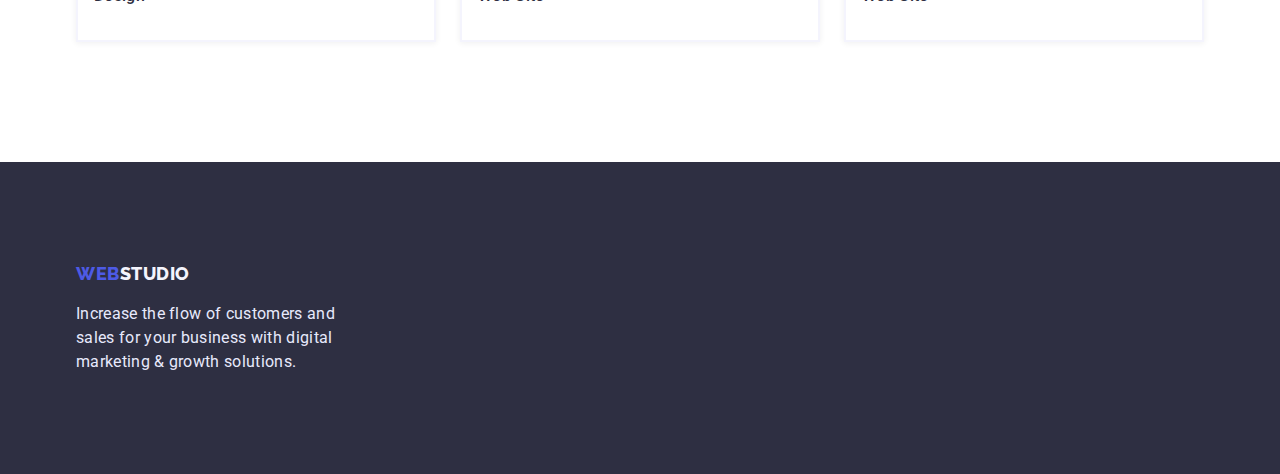
==== commit 6017b719: "Робота на помилками" ====
--- a/portfolio.html
+++ b/portfolio.html
@@ -52,7 +52,7 @@
     </header>
     <!-- main -->
     <main>
-      <section class="section">
+      <section class="section-Portfolio">
         <div class="container">
           <h1 class="visually-hidden">Our projects</h1>
           <ul class="list btm-porfolio">
@@ -165,8 +165,8 @@
     </main>
     <!-- footer -->
     <footer class="footer">
-      <div class="footer container">
-        <a href="./index.html" class="logo"
+      <div class="container">
+        <a href="./index.html" class="logo-footer"
           >Web <span class="studio">Studio</span></a
         >
         <p class="lead">
--- a/css/styles.css
+++ b/css/styles.css
@@ -97,8 +97,8 @@
   line-height: 1.3;
   letter-spacing: 0.02em;
 
-  padding-top: 32px;
-  padding-bottom: 32px;
+  padding-top: 24px;
+  padding-bottom: 24px;
 
   color: var(--title-text-color);
 
@@ -149,13 +149,17 @@
 /* hero */
 
 .section-hero {
-  padding: 192px 474px;
+  padding: 192px 0px;
   background: #2e2f42;
   text-align: center;
 }
 .hero-title {
+  margin-left: auto;
+  margin-right: auto;
+  max-width: 492px;
   margin-top: 0;
   margin-bottom: 48px;
+
   font-weight: 500;
   font-size: 56px;
   line-height: 1.07;
@@ -165,9 +169,10 @@
 .hero-button {
   width: 170px;
   padding: 16px 32px;
-  gap: 10px;
   border: 1px solid transparent;
+font-weight: 500;
   font-family: inherit;
+  
 
   background: var(--accent-color);
   box-shadow: 0px 4px 4px rgba(0, 0, 0, 0.15);
@@ -204,19 +209,25 @@
 .features-list,
 .styles-section {
   display: flex;
-}
-.element-styl:not(:last-child) {
-  margin-right: 30px;
-  flex-basis: auto;
+  gap: 24px;
+}
+.element-styl {
+  flex-basis: calc((100% - 3 * 24px) / 4);
 }
 
 
 .section-features{
-  padding: 120px;
+  padding-top: 120px;
+  padding-bottom: 120px;
 }
 /* WORK */
 .section-work{
   padding-bottom: 120PX;
+}
+
+
+.element-work{
+  flex-basis: calc((100% - 2 * 24px) / 3);
 }
 /* What are we doing */
 .sections-title {
@@ -294,15 +305,21 @@
   line-height: 1.5;
   letter-spacing: 0.02em;
 }
+/* Portfolio */
+
+.section-Portfolio{
+padding-top: 96px;
+padding-bottom: 120px;
+}
 /* bottom */
 .btm-porfolio {
-  padding-top: 96px;
-  padding-bottom: 72px;
+  margin-bottom: 72px;
+
   justify-content: center;
   display: flex;
   align-items: center;
 }
-.btm-li {
+.btm-li:not(:last-child){
   margin-right: 24px;
 }
 .styles-botton {
@@ -328,15 +345,43 @@
   background-color: var(--accent-color);
   color: #ffffff;
 }
-
-.flex-conteiner {
+                                /* Варіант 1 */
+/* .flex-conteiner {
   display: flex;
   flex-wrap: wrap;
   justify-content: center;
-  padding-bottom: 120px;
   column-gap: 24px;
   row-gap: 48px;
 }
+
+.card-nav{
+  flex-basis: calc(100% / 3 - 20px);
+  box-shadow: 0px 1px 6px rgba(46, 47, 66, 0.08);
+} */
+                                  /* варіан 2 */
+.flex-conteiner{
+  padding: 0;
+  margin: 0;
+
+  display: flex;
+  flex-wrap: wrap;
+
+  margin-left: -24px;
+  margin-top: -48px;
+}
+
+.card-nav{
+
+  flex-basis: calc(100% / 3 - 24px);
+
+  margin-left: 24px;
+  margin-top: 48px;
+ border: 0.5px solid #F4F4FD;
+  box-shadow: 0px 1px 6px rgba(46, 47, 66, 0.08);
+}
+
+
+
 .projects:nth-last-child(-n + 3) {
   margin-bottom: 0px;
 }
@@ -357,9 +402,14 @@
 .card-projects {
 padding-top: 32px;
 padding-bottom: 32px;
-
-border: 0.5px solid #f4f4fd;
-}
+padding-left: 16px;
+padding-right: 16px;
+
+border: 0.5px solid #F4F4FD;
+border-top: 0px;
+
+}
+
 
 .projects-title {
   margin-bottom: 8px;
@@ -370,8 +420,21 @@
   color: var(--title-text-color);
 }
 /* footer */
+.logo-footer {
+margin-bottom: 16px;
+
+  display: flex;
+  letter-spacing: 0.03em;
+  text-transform: uppercase;
+  font-family: "Raleway";
+  font-weight: 800;
+  font-size: 18px;
+  line-height: 1.33;
+  color: #4d5ae5;
+  text-decoration: none;
+}
 .footer{
-  padding: 100px;
+  padding: 100px 0px;
   background-color: #2e2f42;
 }
 .footer .studio {
@@ -383,4 +446,5 @@
   line-height: 1.5;
   letter-spacing: 0.02em;
   color: #e7e9fc;
-}
+  width: 264px;
+}
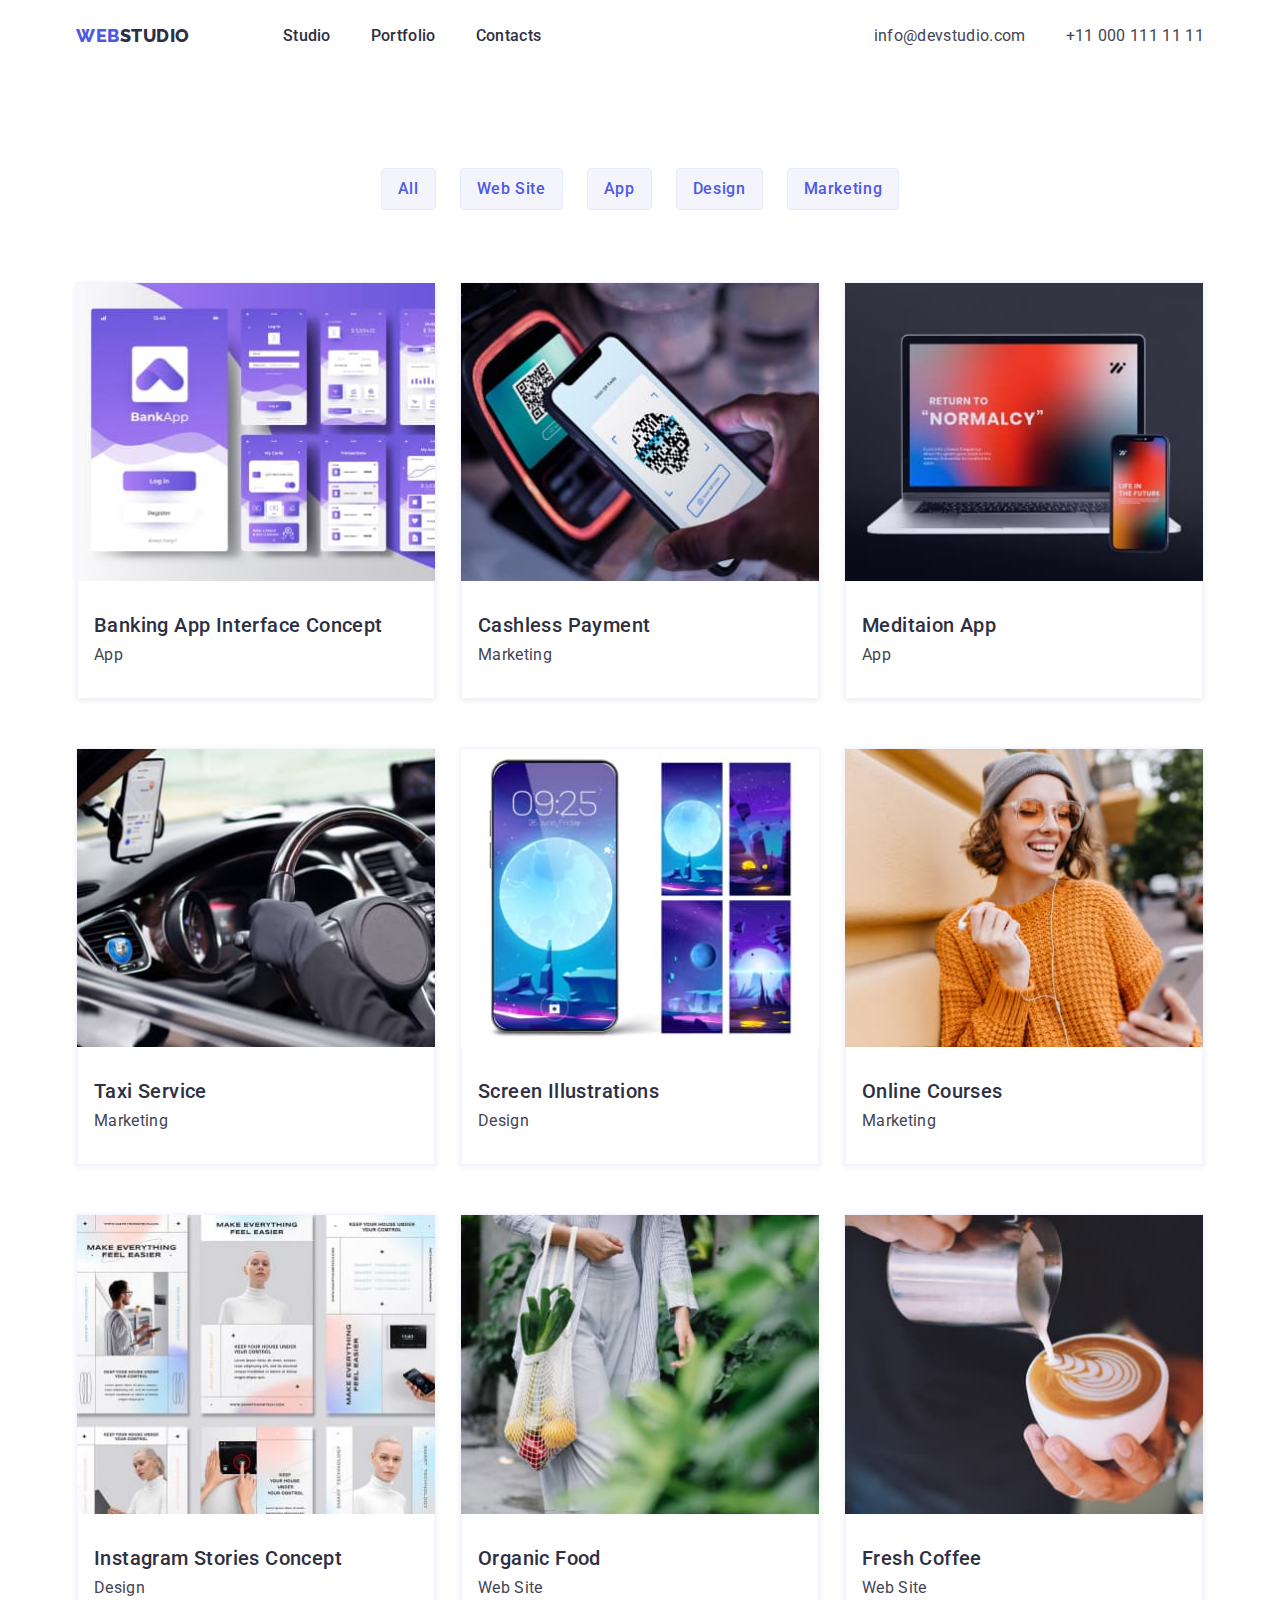
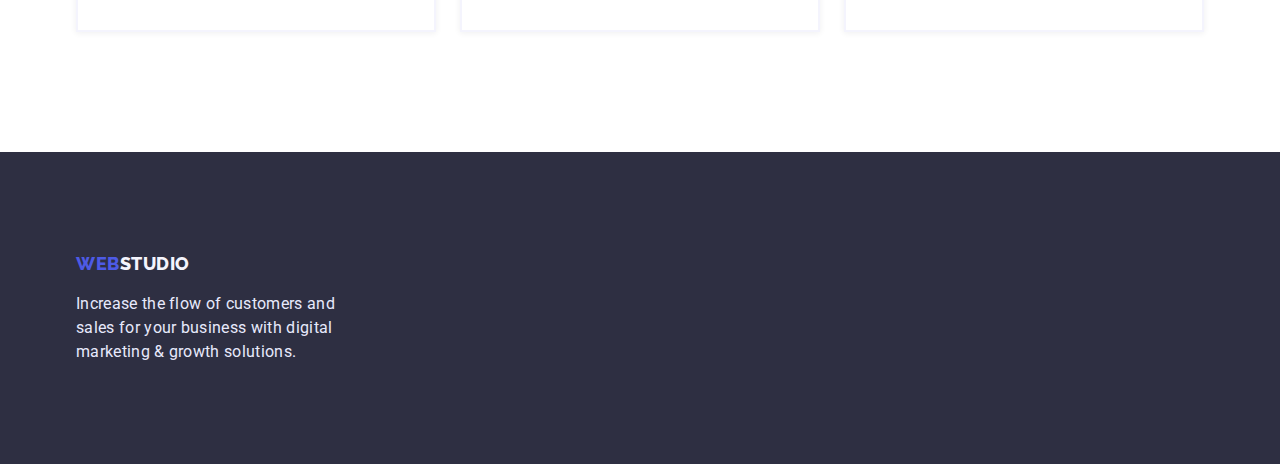
==== commit de42aa69: "коректіровка" ====
--- a/portfolio.html
+++ b/portfolio.html
@@ -109,7 +109,7 @@
                 ><img src="./images/img4.jpg" alt="car" />
                 <div class="card-projects">
                   <h2 class="projects-title">Taxi Service</h2>
-                  <p class="lead">Marketing</p>
+                  <p class="projects-lead">Marketing</p>
                 </div></a
               >
             </li>
--- a/css/styles.css
+++ b/css/styles.css
@@ -264,7 +264,8 @@
   box-shadow: var(--card-shadow);
   border-radius: 4px;
   overflow: hidden;
-  padding: 16px;
+  padding-top: 32px;
+  padding-bottom: 32px;
 }
 .section-team {
   padding-top: 120px;
@@ -276,8 +277,8 @@
 .section-team {
   background-color: #f4f4fd;
 }
-.sections-name, 
-.sections-profession {
+.sections-name
+ {
 margin-bottom: 8px;
 text-align: center;
   
@@ -287,6 +288,16 @@
   letter-spacing: 0.02em;
   color: var(--title-text-color);
 }
+
+.sections-profession {
+  text-align: center;
+  font-weight: 400;
+font-size: 16px;
+line-height: 1.5;
+letter-spacing: 0.02em;
+color: var(--primary-text-color);
+}
+
 .sections-profession {
   font-size: 16px;
   line-height: 1.3;
@@ -376,7 +387,7 @@
 
   margin-left: 24px;
   margin-top: 48px;
- border: 0.5px solid #F4F4FD;
+   border: 0.5px solid #F4F4FD;
   box-shadow: 0px 1px 6px rgba(46, 47, 66, 0.08);
 }
 
@@ -390,20 +401,10 @@
 }
 .card-link {
   display: block;
-  font-weight: 500;
-  font-size: 16px;
-  line-height: 1.3;
-  letter-spacing: 0.02em;
-
-  color: var(--title-text-color);
-
   text-decoration: none;
 }
 .card-projects {
-padding-top: 32px;
-padding-bottom: 32px;
-padding-left: 16px;
-padding-right: 16px;
+padding: 32px 16px 32px 16px;
 
 border: 0.5px solid #F4F4FD;
 border-top: 0px;
@@ -419,6 +420,14 @@
   letter-spacing: 0.02em;
   color: var(--title-text-color);
 }
+.projects-lead{
+  font-size: 16px;
+  line-height: 1.3;
+  letter-spacing: 0.02em;
+
+  color: var(--primary-text-color);
+}
+
 /* footer */
 .logo-footer {
 margin-bottom: 16px;
